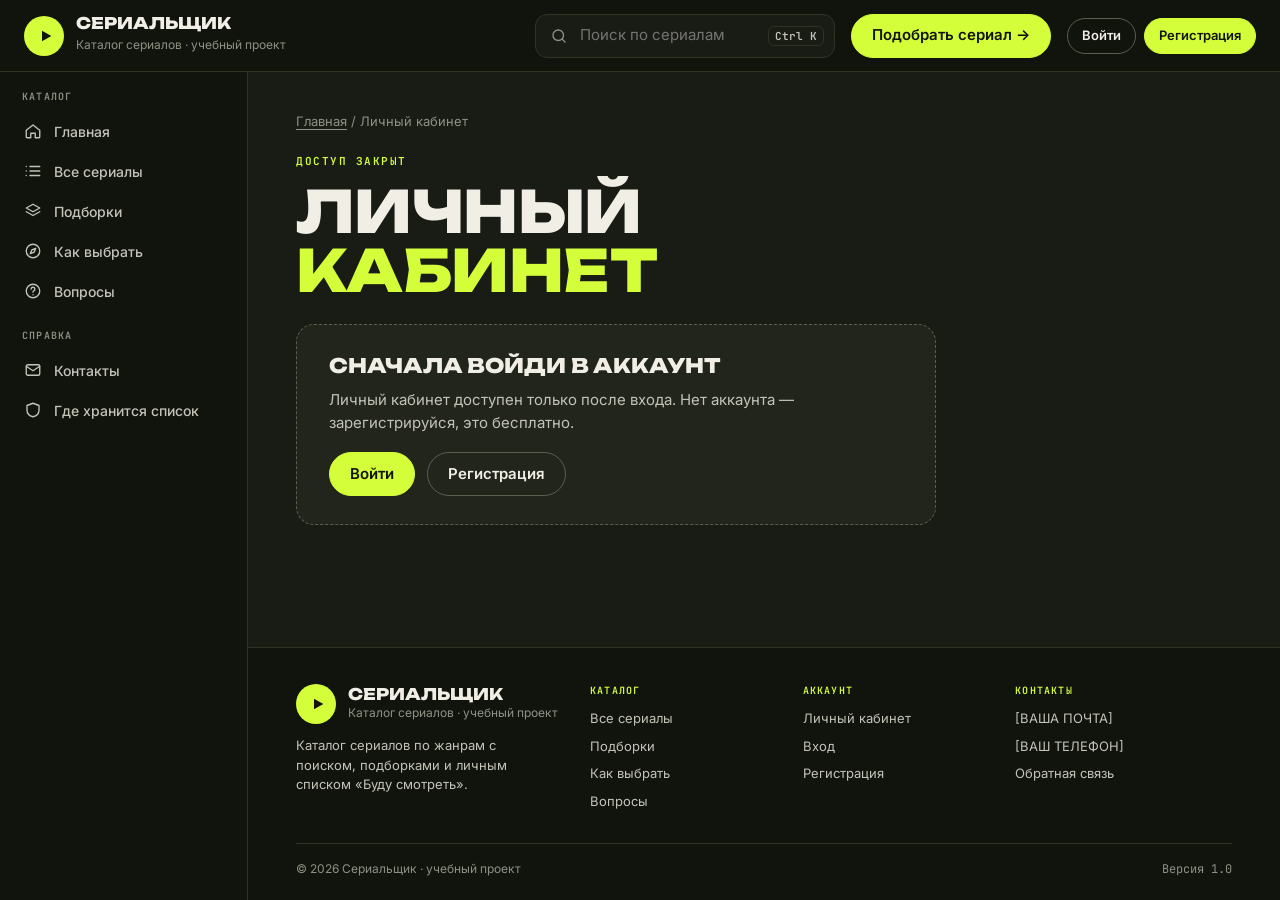
==== cabinet.html @ 905e204e "Сериальщик: каталог сериалов на HTML, CSS и JS" ====
<!DOCTYPE html>
<html lang="ru">
<head>
<meta charset="utf-8">
<meta name="viewport" content="width=device-width, initial-scale=1">
<title>Личный кабинет — Сериальщик</title>
<link rel="preconnect" href="https://fonts.googleapis.com">
<link href="https://fonts.googleapis.com/css2?family=Inter:wght@400;500;600;700&family=JetBrains+Mono:wght@500;600&family=Unbounded:wght@600;800&display=swap" rel="stylesheet">
<link rel="stylesheet" href="css/style.css">
<!-- до отрисовки страницы отмечаем, вошёл ли пользователь, чтобы шапка не «мигала» -->
<script>try{var u=JSON.parse(localStorage.getItem('currentUser'));if(u)document.documentElement.classList.add('logged');}catch(e){}</script>
</head>
<body data-page="cabinet">
<svg width="0" height="0" style="position:absolute" aria-hidden="true">
  <symbol id="i-home" viewBox="0 0 24 24"><path d="M3 11l9-7 9 7v9a1 1 0 0 1-1 1h-5v-6H9v6H4a1 1 0 0 1-1-1z"/></symbol>
  <symbol id="i-list" viewBox="0 0 24 24"><path d="M8 6h13M8 12h13M8 18h13M3 6h.01M3 12h.01M3 18h.01"/></symbol>
  <symbol id="i-layers" viewBox="0 0 24 24"><path d="M12 3l9 5-9 5-9-5zM3 13l9 5 9-5"/></symbol>
  <symbol id="i-compass" viewBox="0 0 24 24"><circle cx="12" cy="12" r="9"/><path d="M15.5 8.5l-2 5-5 2 2-5z"/></symbol>
  <symbol id="i-help" viewBox="0 0 24 24"><circle cx="12" cy="12" r="9"/><path d="M9.5 9.5a2.5 2.5 0 1 1 3.5 2.3c-.7.3-1 .9-1 1.7M12 17h.01"/></symbol>
  <symbol id="i-grid" viewBox="0 0 24 24"><rect x="3" y="3" width="7" height="7" rx="1.5"/><rect x="14" y="3" width="7" height="7" rx="1.5"/><rect x="3" y="14" width="7" height="7" rx="1.5"/><rect x="14" y="14" width="7" height="7" rx="1.5"/></symbol>
  <symbol id="i-heart" viewBox="0 0 24 24"><path d="M12 20s-7.5-4.6-9.5-9C1 7.8 3 4.5 6.5 4.5c2.2 0 3.6 1.2 5.5 3.3 1.9-2.1 3.3-3.3 5.5-3.3C21 4.5 23 7.8 21.5 11 19.5 15.4 12 20 12 20z"/></symbol>
  <symbol id="i-user" viewBox="0 0 24 24"><circle cx="12" cy="8" r="4"/><path d="M4 21c1-4 4.5-6 8-6s7 2 8 6"/></symbol>
  <symbol id="i-mail" viewBox="0 0 24 24"><rect x="3" y="5" width="18" height="14" rx="2"/><path d="M3 7l9 6 9-6"/></symbol>
  <symbol id="i-shield" viewBox="0 0 24 24"><path d="M12 3l8 3v6c0 4.5-3.4 8-8 9-4.6-1-8-4.5-8-9V6z"/></symbol>
  <symbol id="i-search" viewBox="0 0 24 24"><circle cx="11" cy="11" r="7"/><path d="M20 20l-3.5-3.5"/></symbol>
  <symbol id="i-logout" viewBox="0 0 24 24"><path d="M9 4H5a1 1 0 0 0-1 1v14a1 1 0 0 0 1 1h4M15 8l4 4-4 4M19 12H9"/></symbol>
  <symbol id="i-menu" viewBox="0 0 24 24"><path d="M4 7h16M4 12h16M4 17h16"/></symbol>
  <symbol id="i-play" viewBox="0 0 24 24"><path d="M7 4l13 8-13 8z"/></symbol>
</svg>
<header class="top">
  <button type="button" class="icon-btn burger" id="burger" aria-label="Открыть меню"><svg class="i" aria-hidden="true"><use href="#i-menu"/></svg></button>
  <a href="index.html" class="logo">
    <span class="logo-mark"><svg aria-hidden="true" viewBox="0 0 24 24"><path d="M6 4l14 8-14 8z"/></svg></span>
    <span><b>Сериальщик</b><small>Каталог сериалов · учебный проект</small></span>
  </a>
  <label class="search"><svg class="i" aria-hidden="true"><use href="#i-search"/></svg><span class="sr">Поиск по сериалам</span><input id="topSearch" type="search" placeholder="Поиск по сериалам"><span class="kbd">Ctrl K</span></label>
  <a href="catalog.html" class="btn hide-md">Подобрать сериал →</a>
  <div class="acc">
    <button type="button" class="btn out sm acc-guest" data-auth="login">Войти</button>
    <button type="button" class="btn sm acc-guest acc-reg" data-auth="reg">Регистрация</button>
    <a href="cabinet.html" class="profile acc-user" id="hProfile" title="Личный кабинет" aria-label="Личный кабинет"><span class="ava" id="hAva"></span><span class="who"><b id="hName"></b><small>зритель</small></span><span class="badge" id="topBadge" style="display:none">0</span></a>
    <button type="button" class="icon-btn tip tip-r acc-user" id="logoutBtn" data-tip="Выйти" aria-label="Выйти"><svg class="i" aria-hidden="true"><use href="#i-logout"/></svg></button>
  </div>
</header>
<div class="layout">
<nav class="side" aria-label="Разделы сайта">
  <h4>Каталог</h4>
  <a href="index.html" data-p="home"><svg class="i" aria-hidden="true"><use href="#i-home"/></svg>Главная</a>
  <a href="catalog.html" data-p="catalog"><svg class="i" aria-hidden="true"><use href="#i-list"/></svg>Все сериалы</a>
  <a href="collections.html" data-p="collections"><svg class="i" aria-hidden="true"><use href="#i-layers"/></svg>Подборки</a>
  <a href="howto.html" data-p="howto"><svg class="i" aria-hidden="true"><use href="#i-compass"/></svg>Как выбрать</a>
  <a href="faq.html" data-p="faq"><svg class="i" aria-hidden="true"><use href="#i-help"/></svg>Вопросы</a>
  <h4>Справка</h4>
  <a href="contacts.html" data-p="contacts"><svg class="i" aria-hidden="true"><use href="#i-mail"/></svg>Контакты</a>
  <a href="faq.html" data-p="privacy"><svg class="i" aria-hidden="true"><use href="#i-shield"/></svg>Где хранится список</a>
</nav>
<div class="content" id="content">
<main class="page" id="cabinet">
  <!-- Показывается только после входа -->
  <div id="cabIn" style="display:none">
    <div class="crumbs"><a href="index.html">Главная</a> / Личный кабинет</div>
    <h1 style="font-size:clamp(28px,3.4vw,42px);text-transform:none">Добрый вечер, <span class="lime" id="cName"></span></h1>
    <p class="lead" style="margin-bottom:16px">В твоём списке «Буду смотреть» — <span id="cabLead">0 сериалов</span>.</p>
    <a href="catalog.html" class="btn">Найти сериал</a>

    <div class="stats" style="margin-top:28px" id="listStats"></div>

    <div class="sec-head"><h2>Буду смотреть</h2><button type="button" class="link" id="clearList" style="background:none;border:0;cursor:pointer;padding:0">Очистить список</button></div>
    <div class="table" id="listTable"><table><thead><tr><th>№</th><th>Сериал</th><th>Жанр</th><th>Год</th><th>Сезонов</th><th>Рейтинг</th><th>Статус</th><th></th></tr></thead><tbody id="listRows"></tbody></table></div>
    <div class="card" id="listEmpty" style="display:none;padding:28px 32px;border-style:dashed;border-color:#5A5F4E;max-width:640px">
      <b style="font:800 20px var(--head);text-transform:uppercase">Список пока пуст</b>
      <p style="color:var(--text2);margin:10px 0 18px">Открой каталог и нажми сердечко на карточке сериала.</p>
      <a href="catalog.html" class="btn">Перейти в каталог →</a>
    </div>

    <div class="sec-head"><h2>Профиль</h2></div>
    <div class="card" style="padding:8px 22px;max-width:640px">
      <div class="kv"><span class="muted">ФИО</span><b id="kvName"></b></div>
      <div class="kv"><span class="muted">Логин</span><b class="mono" id="kvLogin"></b></div>
      <div class="kv"><span class="muted">Почта</span><b class="mono" id="kvEmail"></b></div>
      <div class="kv"><span class="muted">Дата регистрации</span><b class="mono" id="kvDate"></b></div>
      <div class="kv"><span class="muted">Роль</span><b>зритель</b></div>
    </div>
  </div>

  <!-- Показывается, если пользователь НЕ вошёл: доступ закрыт -->
  <div id="cabOut" style="display:none">
    <div class="crumbs"><a href="index.html">Главная</a> / Личный кабинет</div>
    <div class="eyebrow">Доступ закрыт</div>
    <h1>Личный<br><span class="lime">кабинет</span></h1>
    <div class="card" style="padding:28px 32px;border-style:dashed;border-color:#5A5F4E;max-width:640px;margin-top:24px">
      <b style="font:800 20px var(--head);text-transform:uppercase">Сначала войди в аккаунт</b>
      <p style="color:var(--text2);margin:10px 0 18px">Личный кабинет доступен только после входа. Нет аккаунта — зарегистрируйся, это бесплатно.</p>
      <div class="row"><button type="button" class="btn" data-auth="login">Войти</button><button type="button" class="btn out" data-auth="reg">Регистрация</button></div>
    </div>
  </div>
</main>
<footer>
  <div class="fcols">
    <div>
      <a href="index.html" class="logo" style="margin-bottom:12px;color:var(--text)"><span class="logo-mark"><svg aria-hidden="true" viewBox="0 0 24 24"><path d="M6 4l14 8-14 8z"/></svg></span><span><b>Сериальщик</b><small>Каталог сериалов · учебный проект</small></span></a>
      <span>Каталог сериалов по жанрам с поиском, подборками и личным списком «Буду смотреть».</span>
    </div>
    <div><h5>Каталог</h5><a href="catalog.html">Все сериалы</a><a href="collections.html">Подборки</a><a href="howto.html">Как выбрать</a><a href="faq.html">Вопросы</a></div>
    <div><h5>Аккаунт</h5><a href="cabinet.html">Личный кабинет</a><a href="#" data-auth="login">Вход</a><a href="#" data-auth="reg">Регистрация</a></div>
    <div><h5>Контакты</h5><span>[ВАША ПОЧТА]</span><span>[ВАШ ТЕЛЕФОН]</span><a href="contacts.html">Обратная связь</a></div>
  </div>
  <div class="fbottom"><span>© 2026 Сериальщик · учебный проект</span><span class="mono">Версия 1.0</span></div>
</footer>
</div>
</div>
<div class="toasts" id="toasts" aria-live="polite"></div>
<div class="overlay" id="authOverlay" aria-hidden="true">
  <div class="auth" role="dialog" aria-modal="true" aria-labelledby="authTitle">
    <div class="auth-head">
      <span class="logo-mark"><svg aria-hidden="true" viewBox="0 0 24 24"><path d="M6 4l14 8-14 8z"/></svg></span>
      <div><b id="authTitle">Сериальщик</b><small>Каталог сериалов</small></div>
      <button type="button" class="auth-x" id="authClose" aria-label="Закрыть">×</button>
    </div>
    <div class="seg" role="tablist" aria-label="Вход или регистрация">
      <button type="button" role="tab" data-mode="login">Вход</button>
      <button type="button" role="tab" data-mode="reg">Регистрация</button>
    </div>
    <div class="notice" id="authNotice" style="display:none"></div>
    <form class="af" id="loginForm" novalidate>
      <div><label for="lLogin">Логин</label><input class="field" id="lLogin" type="text" autocomplete="username"><span class="err" id="eLLogin"></span></div>
      <div><label for="lPass">Пароль</label><input class="field" id="lPass" type="password" autocomplete="current-password"><span class="err" id="eLPass"></span></div>
      <button type="submit" class="btn-wide">Войти</button>
      <p class="auth-note">Нет учётной записи? <button type="button" data-mode="reg">Зарегистрироваться</button></p>
    </form>
    <form class="af" id="regForm" novalidate>
      <div><label for="rName">ФИО</label><input class="field" id="rName" type="text" placeholder="Иванова Анна Сергеевна" autocomplete="name"><span class="err" id="eRName"></span></div>
      <div class="pair">
        <div><label for="rLogin">Логин</label><input class="field" id="rLogin" type="text" placeholder="от 3 символов" autocomplete="username"><span class="err" id="eRLogin"></span></div>
        <div><label for="rMail">Почта</label><input class="field" id="rMail" type="email" placeholder="name@mail.ru" autocomplete="email"><span class="err" id="eRMail"></span></div>
      </div>
      <div class="pair">
        <div><label for="rPass">Пароль</label><input class="field" id="rPass" type="password" placeholder="от 6 символов" autocomplete="new-password"><span class="err" id="eRPass"></span></div>
        <div><label for="rPass2">Повтор пароля</label><input class="field" id="rPass2" type="password" autocomplete="new-password"><span class="err" id="eRPass2"></span></div>
      </div>
      <div><label for="rCap">Введите символы с картинки</label>
        <div class="captcha">
          <canvas id="capCanvas" width="264" height="88" role="img" aria-label="Картинка с символами для проверки"></canvas>
          <button type="button" class="icon-btn" id="capNew" aria-label="Обновить картинку"><svg class="i" aria-hidden="true"><path d="M20 12a8 8 0 1 1-2.3-5.6M20 4v5h-5"/></svg></button>
          <input class="field" id="rCap" type="text" placeholder="•••••" maxlength="5" autocomplete="off">
        </div>
        <span class="err" id="eRCap"></span>
      </div>
      <label style="display:flex;align-items:center;gap:10px;font-weight:400"><input type="checkbox" id="rAgree" style="width:18px;height:18px;accent-color:#D4FE3A">Согласен с правилами сайта</label>
      <span class="err" id="eRAgree" style="margin-top:-6px"></span>
      <button type="submit" class="btn-wide">Зарегистрироваться</button>
      <p class="auth-note">Новая учётная запись получает роль «зритель». Уже есть аккаунт? <button type="button" data-mode="login">Войти</button></p>
    </form>
    <form class="af" id="confirmForm" novalidate style="display:none">
      <div class="confirm-ico"><svg class="i" aria-hidden="true"><use href="#i-mail"/></svg></div>
      <p class="confirm-title">Подтвердите почту</p>
      <p class="confirm-text">Мы отправили 6-значный код на <b id="cMail" style="color:var(--text)"></b></p>
      <fieldset style="border:0;padding:0;margin:0">
        <legend class="sr">Код из письма, 6 цифр</legend>
        <div class="code" id="codeBoxes">
          <label class="sr" for="c1">Цифра 1</label><input id="c1" inputmode="numeric" maxlength="1">
          <label class="sr" for="c2">Цифра 2</label><input id="c2" inputmode="numeric" maxlength="1">
          <label class="sr" for="c3">Цифра 3</label><input id="c3" inputmode="numeric" maxlength="1">
          <label class="sr" for="c4">Цифра 4</label><input id="c4" inputmode="numeric" maxlength="1">
          <label class="sr" for="c5">Цифра 5</label><input id="c5" inputmode="numeric" maxlength="1">
          <label class="sr" for="c6">Цифра 6</label><input id="c6" inputmode="numeric" maxlength="1">
        </div>
      </fieldset>
      <span class="err" id="eCode" style="text-align:center"></span>
      <button type="submit" class="btn-wide">Подтвердить</button>
      <p class="resend">Не пришло письмо? <button type="button" id="resend" disabled>Отправить ещё раз через 30 с</button></p>
      <p class="resend" style="margin-top:4px"><button type="button" class="linkbtn" id="backToReg">← Изменить данные</button></p>
    </form>
  </div>
</div>

<script src="js/data.js"></script>
<script src="js/layout.js"></script>
<script src="js/toast.js"></script>
<script src="js/auth.js"></script>
<script src="js/main.js"></script>
</body>
</html>
---- css/style.css ----
/* Сериальщик — общие стили для всех страниц */
:root{
  --bg:#11140D;      /* шапка, меню, подвал */
  --main:#191C15;    /* фон контента */
  --card:#22251C;    /* карточки */
  --line:#2D3424;    /* рамки и линии */
  --text:#F1EEE5;
  --text2:#C4C3B8;
  --muted:#8E9183;
  --lime:#D4FE3A;
  --blue:#7FA8FF;
  --orange:#FFA62B;
  --red:#FF7A4D;
  --head:'Unbounded',sans-serif;
  --mono:'JetBrains Mono',monospace;
}
*{box-sizing:border-box}
/* Полоса прокрутки скрыта, но колесо, тачпад и свайп работают как обычно.
   Заодно ширина страницы больше не меняется при переходах. */
html,body,*{scrollbar-width:none;-ms-overflow-style:none}
html::-webkit-scrollbar,body::-webkit-scrollbar,*::-webkit-scrollbar{display:none;width:0;height:0}

/* Шапка и меню есть в HTML сразу, а содержимое страницы показываем,
   когда скрипты его собрали (карточки, кабинет). Так ничего не «прыгает». */
main.page{transition:opacity .18s ease}
body:not(.ready) main.page{opacity:0}

/* Плавная смена страниц в браузерах, которые это умеют (Chrome, Edge, Safari 18+):
   шапка и меню остаются на месте, меняется только содержимое */
@view-transition{navigation:auto}
.top{view-transition-name:site-header}
.side{view-transition-name:site-menu}
::view-transition-old(root),::view-transition-new(root){animation-duration:.18s}
@media (prefers-reduced-motion:reduce){main.page{transition:none}::view-transition-old(root),::view-transition-new(root){animation:none}}
body{margin:0;background:var(--bg);color:var(--text);font:15px/1.5 Inter,sans-serif}
a{color:inherit;text-decoration:none}
button,input,select,textarea{font:inherit;color:inherit}
svg.i{width:18px;height:18px;fill:none;stroke:currentColor;stroke-width:1.8;stroke-linecap:round;stroke-linejoin:round;flex:none}
.sr{position:absolute;left:-9999px}

/* ===== шапка ===== */
.top{position:sticky;top:0;z-index:30;height:72px;background:var(--bg);border-bottom:1px solid var(--line);display:flex;align-items:center;gap:16px;padding:0 24px}
.logo{display:flex;align-items:center;gap:12px;min-width:0}
.logo-mark{width:40px;height:40px;border-radius:50%;background:var(--lime);display:flex;align-items:center;justify-content:center;flex:none}
.logo-mark svg{width:16px;height:16px;fill:#11140D;margin-left:3px}
.logo b{font:800 16px var(--head);text-transform:uppercase;display:block;line-height:1.1}
.logo small{color:var(--muted);font-size:12px;white-space:nowrap}
.search{margin-left:auto;display:flex;align-items:center;gap:10px;width:300px;height:44px;padding:0 10px 0 14px;border:1px solid var(--line);border-radius:12px;background:var(--main);color:var(--muted)}
.search input{flex:1;min-width:0;background:none;border:0;outline:0;color:var(--text)}
.kbd{font:600 11px var(--mono);border:1px solid var(--line);border-radius:6px;padding:2px 6px;color:var(--text2)}
.btn{display:inline-flex;align-items:center;justify-content:center;gap:8px;min-height:44px;padding:0 20px;border-radius:999px;border:1.5px solid var(--lime);background:var(--lime);color:#11140D;font-weight:600;cursor:pointer;white-space:nowrap}
.btn:hover{filter:brightness(.94)}
.btn.out{background:transparent;color:var(--text);border-color:#5A5F4E}
.btn.out:hover{border-color:var(--lime);color:var(--lime);filter:none}
.btn.sm{min-height:36px;padding:0 14px;font-size:13px}
.icon-btn{width:44px;height:44px;border-radius:12px;border:1px solid var(--line);background:var(--main);display:flex;align-items:center;justify-content:center;cursor:pointer;color:var(--text)}
.profile{display:flex;align-items:center;gap:10px;height:44px;padding:0 14px 0 6px;border-radius:999px;border:1px solid var(--line);background:var(--main)}
.ava{width:32px;height:32px;border-radius:50%;background:var(--text);color:#11140D;display:flex;align-items:center;justify-content:center;font-weight:700}
.profile b{display:block;font-size:13px;line-height:1.2}
.profile small{color:var(--muted);font-size:11px}
.burger{display:none}

/* ===== каркас ===== */
.layout{display:flex;min-height:calc(100vh - 72px)}
.side{width:248px;flex:none;background:var(--bg);border-right:1px solid var(--line);padding:18px 12px;position:sticky;top:72px;height:calc(100vh - 72px);overflow:auto}
.side h4{margin:18px 10px 8px;font:600 10px var(--mono);letter-spacing:.12em;text-transform:uppercase;color:var(--muted)}
.side h4:first-child{margin-top:0}
.side a{display:flex;align-items:center;gap:12px;min-height:40px;padding:0 12px;border-radius:999px;font-size:14px;font-weight:500;color:var(--text2)}
.side a:hover{background:var(--card);color:var(--text)}
.side a.on{background:var(--lime);color:#11140D}
.badge{margin-left:auto;min-width:20px;height:20px;padding:0 6px;border-radius:999px;background:var(--red);color:#11140D;font:700 11px Inter;display:flex;align-items:center;justify-content:center}
.side a.on .badge{background:#11140D;color:var(--lime)}
.content{flex:1;min-width:0;background:var(--main);display:flex;flex-direction:column}
.page{display:block;padding:40px 48px 56px;max-width:1240px;width:100%}

/* ===== типографика ===== */
.crumbs{font-size:13px;color:var(--muted);margin-bottom:22px}
.crumbs a{text-decoration:underline;text-underline-offset:3px}
.eyebrow{font:600 11px var(--mono);letter-spacing:.14em;text-transform:uppercase;color:var(--lime);margin-bottom:14px}
h1,.h1{font:800 clamp(34px,4.6vw,58px)/1.02 var(--head);text-transform:uppercase;margin:0 0 16px;letter-spacing:-.01em}
h2{font:700 22px var(--head);margin:0}
.lead{color:var(--text2);font-size:17px;max-width:640px;margin:0 0 24px}
.lime{color:var(--lime)}
.mono{font-family:var(--mono)}
.muted{color:var(--muted)}
.sec-head{display:flex;justify-content:space-between;align-items:baseline;gap:16px;margin:44px 0 16px}
.link{color:var(--lime);text-decoration:underline;text-underline-offset:3px;font-weight:600;font-size:14px}
.row{display:flex;flex-wrap:wrap;gap:12px;align-items:center}

/* ===== карточки ===== */
.card{background:var(--card);border:1px solid var(--line);border-radius:18px}
.hero{display:flex;flex-wrap:wrap;gap:32px;align-items:flex-start}
.hero>div:first-child{flex:999 1 480px}
.week{flex:1 1 280px;padding:22px 24px}
.week .big{font:800 26px/1.1 var(--head);color:var(--lime);margin:6px 0 4px}
.bar{height:6px;border-radius:3px;background:#363A2E;overflow:hidden}
.bar i{display:block;height:100%;background:var(--lime);border-radius:3px}
.stats{display:grid;grid-template-columns:repeat(auto-fit,minmax(190px,1fr));gap:12px}
.stat{padding:18px 20px}
.stat b{font:800 34px/1 var(--head);display:block;margin-bottom:8px}
.stat span{font-size:13px;color:var(--text2)}
.stat.warn{border-color:var(--red)}
.tiles{display:grid;grid-template-columns:repeat(auto-fill,minmax(260px,1fr));gap:12px}
.tile{padding:18px 20px 22px;position:relative;min-height:150px;display:flex;flex-direction:column;gap:6px;transition:border-color .15s}
.tile:hover{border-color:var(--lime)}
.tile .ico{width:36px;height:36px;border-radius:10px;background:#2E3324;color:var(--lime);display:flex;align-items:center;justify-content:center;margin-bottom:10px}
.tile .n{position:absolute;top:14px;right:18px;font:800 26px var(--head);color:#3A3F31}
.tile b{font:700 16px var(--head)}
.tile span{font-size:13px;color:var(--text2)}
.next{display:flex;align-items:center;gap:14px;margin-top:48px;color:var(--text2)}

/* ===== таблица ===== */
.chips{display:flex;flex-wrap:wrap;gap:10px;margin-bottom:14px}
.chip{min-width:96px;padding:12px 16px;border-radius:14px;border:1px solid var(--line);background:var(--card);text-align:left;cursor:pointer}
.chip b{font:800 22px/1 var(--head);display:block;margin-bottom:4px}
.chip span{font-size:12px;color:var(--text2)}
.chip.on{border-color:var(--orange)}
.toolbar{display:flex;flex-wrap:wrap;gap:10px;align-items:center;padding:10px;border:1px solid var(--line);border-radius:16px;background:var(--card);margin-bottom:12px}
.field{height:44px;padding:0 14px;border-radius:12px;border:1px solid var(--line);background:var(--main);color:var(--text);outline:0}
.field:focus{border-color:var(--lime)}
.toolbar .field.grow{flex:1 1 240px}
.table{border:1px solid var(--line);border-radius:16px;background:var(--card);overflow-x:auto}
table{width:100%;border-collapse:collapse;min-width:820px}
th{font:600 10px var(--mono);letter-spacing:.1em;text-transform:uppercase;color:var(--muted);text-align:left;padding:14px 14px;border-bottom:1px solid var(--line)}
td{padding:14px;border-bottom:1px solid var(--line);vertical-align:middle;font-size:14px}
tr:last-child td{border-bottom:0}
tbody tr{cursor:pointer}
tbody tr:hover td{background:#272B20}
td .t{font:700 14px var(--mono);display:block}
td .d{font-size:12px;color:var(--muted)}
.dot{display:inline-flex;align-items:center;gap:7px}
.dot:before{content:"";width:7px;height:7px;border-radius:50%;background:var(--c)}
.pill{display:inline-flex;align-items:center;height:24px;padding:0 10px;border-radius:999px;font-size:12px;font-weight:600;border:1.5px solid currentColor}
.pill.lime{background:var(--lime);border-color:var(--lime);color:#11140D}
.pill.blue{color:var(--blue)}
.rate{display:flex;align-items:center;gap:10px;min-width:150px}
.rate .bar{flex:1;max-width:90px}
.heart{width:36px;height:36px;border-radius:50%;border:1.5px solid #5A5F4E;background:transparent;display:flex;align-items:center;justify-content:center;cursor:pointer;color:var(--text)}
.heart.on{background:var(--lime);border-color:var(--lime);color:#11140D}
.heart.on svg{fill:#11140D}
.foot-note{font-size:12px;color:var(--muted);margin-top:10px}

/* ===== этапы ===== */
.stages{display:grid;grid-template-columns:repeat(auto-fit,minmax(260px,1fr));gap:12px}
.stage{padding:20px 22px}
.stage .eyebrow{color:var(--muted);margin-bottom:6px}
.stage h3{font:800 18px var(--head);text-transform:uppercase;margin:0 0 14px}
.step{border-top:1px solid var(--line);padding:14px 0 4px}
.step .num{font:800 22px var(--head);color:#4A503F}
.step b{display:block;margin:2px 0 4px}
.step p{margin:0;font-size:13px;color:var(--text2)}
.alert{background:var(--red);color:#11140D;border:0}
.alert h3,.alert b{color:#11140D}

/* ===== слайдер ===== */
.slider{padding:28px;display:flex;flex-wrap:wrap;gap:28px;align-items:center}
.slider .cnt{font:800 54px/1 var(--head)}
.slider .cnt span{font-size:22px;color:var(--muted)}
.dots{display:flex;gap:6px;margin-top:14px}
.dots button{width:22px;height:6px;border-radius:3px;border:0;background:#3A3F31;cursor:pointer;padding:0}
.dots button.on{width:44px;background:var(--lime)}
.arr{display:flex;gap:8px;margin-top:14px}

/* ===== FAQ ===== */
details{border-bottom:1px solid var(--line);padding:18px 22px}
details:last-child{border-bottom:0}
summary{cursor:pointer;font-weight:600;font-size:16px;list-style:none;display:flex;justify-content:space-between;gap:12px}
summary:after{content:"+";font:600 18px var(--mono);color:var(--lime)}
details[open] summary:after{content:"−"}
details p{margin:10px 0 0;color:var(--text2)}

/* ===== формы ===== */
.form{padding:28px;display:flex;flex-direction:column;gap:8px}
.form label{font-size:13px;font-weight:600;margin-top:6px}
.form .field{width:100%}
textarea.field{height:auto;min-height:120px;padding:12px 14px;resize:vertical}
.field.bad{border-color:var(--red);border-width:2px}
.err{color:#FF9B7A;font-size:12px;font-weight:600}
.tabs{display:flex;gap:6px;padding:5px;border-radius:999px;background:var(--main);border:1px solid var(--line);margin-bottom:8px}
.tabs button{flex:1;min-height:40px;border-radius:999px;border:0;background:transparent;font-weight:600;cursor:pointer}
.tabs button.on{background:var(--lime);color:#11140D}
.two{display:grid;grid-template-columns:repeat(auto-fit,minmax(320px,1fr));gap:12px;align-items:start}
.kv{display:flex;justify-content:space-between;gap:16px;padding:14px 0;border-top:1px solid var(--line)}
.kv:first-of-type{border-top:0}

/* ===== деталка ===== */
.title-row{display:flex;flex-wrap:wrap;align-items:center;gap:14px;margin-bottom:8px}
.title-row h1{margin:0}
.info{padding:16px 18px}
.info small{display:block;font-size:12px;color:var(--muted);margin-bottom:6px}
.info b{font:700 18px var(--mono)}

/* ===== подвал ===== */
footer{margin-top:auto;background:var(--bg);border-top:1px solid var(--line);padding:36px 48px 22px}
.fcols{display:grid;grid-template-columns:1.4fr 1fr 1fr 1.2fr;gap:32px;max-width:1144px}
.fcols h5{margin:0 0 12px;font:600 10px var(--mono);letter-spacing:.12em;text-transform:uppercase;color:var(--lime)}
.fcols a,.fcols span{display:block;font-size:13px;color:var(--text2);margin-bottom:8px}
.fcols a:hover{color:var(--lime)}
.fcols .logo{display:flex;margin-bottom:14px}
.fcols .logo span{margin:0}
.fcols .logo .logo-mark{display:flex}
.fcols .logo b{color:var(--text);font-size:16px}
.fcols .logo small{display:block;color:var(--muted);font-size:12px}
.fbottom{display:flex;justify-content:space-between;gap:16px;flex-wrap:wrap;border-top:1px solid var(--line);margin-top:24px;padding-top:16px;font-size:12px;color:var(--muted);max-width:1144px}


/* ===== окно входа / регистрации ===== */
.overlay{position:fixed;inset:0;z-index:50;background:rgba(8,10,6,.72);backdrop-filter:blur(4px);-webkit-backdrop-filter:blur(4px);display:flex;align-items:center;justify-content:center;padding:20px;opacity:0;visibility:hidden;transition:opacity .2s ease,visibility .2s}
.overlay.show{opacity:1;visibility:visible}
body.modal-open{overflow:hidden}
.auth{width:100%;max-width:440px;max-height:calc(100vh - 40px);overflow:auto;background:#1B1E16;border:1px solid var(--line);border-radius:18px;padding:22px 22px 20px;box-shadow:0 24px 60px rgba(0,0,0,.5);transform:translateY(14px) scale(.97);transition:transform .2s ease}
.overlay.show .auth{transform:none}
@media (prefers-reduced-motion:reduce){.overlay,.auth{transition:none}}
.auth-head{display:flex;align-items:center;gap:12px;margin-bottom:18px}
.auth-head .logo-mark{width:36px;height:36px;border-radius:10px}
.auth-head b{display:block;font-size:16px}
.auth-head small{color:var(--muted);font-size:12px}
.auth-x{margin-left:auto;width:36px;height:36px;border-radius:10px;border:0;background:transparent;color:var(--muted);font-size:20px;cursor:pointer}
.auth-x:hover{background:var(--card);color:var(--text)}
.seg{display:flex;gap:4px;padding:4px;border-radius:12px;background:#14170F;border:1px solid var(--line);margin-bottom:16px}
.seg button{flex:1;position:relative;min-height:40px;border-radius:9px;border:1px solid transparent;background:transparent;color:var(--muted);font-weight:600;cursor:pointer}
.seg button.on{background:#2A2F21;border-color:#3B4230;color:var(--lime)}
.seg button.on:after{content:"";position:absolute;left:30%;right:30%;bottom:5px;height:2px;border-radius:2px;background:var(--lime)}
.af{display:flex;flex-direction:column;gap:12px}
.af .pair{display:grid;grid-template-columns:1fr 1fr;gap:10px}
.af label{display:block;font-size:13px;font-weight:600;margin-bottom:6px}
.af .field{width:100%;height:44px;background:#14170F;border-radius:10px}
.af .field:focus{border-color:var(--lime);box-shadow:0 0 0 3px rgba(212,254,58,.12)}
.af .err{display:block;margin-top:4px;min-height:0}
.af .err:empty{display:none}
.captcha{display:flex;gap:8px;align-items:center}
.captcha canvas{width:132px;height:44px;border-radius:10px;flex:none;background:#EDEBDF}
.captcha .icon-btn{width:40px;height:40px;flex:none;background:transparent;border:0;color:var(--muted)}
.captcha .icon-btn:hover{color:var(--lime)}
.captcha .field{flex:1;text-align:center;letter-spacing:.3em;font-family:var(--mono)}
.btn-wide{width:100%;min-height:48px;border-radius:12px;border:0;background:linear-gradient(90deg,#C4F02A,#E2FF6B);color:#11140D;font-weight:700;font-size:15px;cursor:pointer;margin-top:4px}
.btn-wide:hover{filter:brightness(.96)}
.auth-note{text-align:center;font-size:13px;color:var(--muted);margin:14px 0 0}
.auth-note button{border:0;background:none;color:var(--lime);font-weight:700;cursor:pointer;padding:0}
@media (max-width:340px){.top .logo{display:none}}
@media (max-width:400px){.top{gap:6px}.acc{gap:6px}.acc .btn.sm{padding:0 10px;font-size:12.5px}.top .icon-btn{width:40px;height:40px}.logo-mark{width:36px;height:36px}}
@media (max-width:480px){.af .pair{grid-template-columns:1fr}}


/* ===== подтверждение почты ===== */
.confirm-ico{width:56px;height:56px;border-radius:16px;background:#2A2F21;color:var(--lime);display:flex;align-items:center;justify-content:center;margin:4px auto 12px}
.confirm-ico svg{width:26px;height:26px}
.confirm-title{text-align:center;font:700 18px var(--head);margin:0 0 6px}
.confirm-text{text-align:center;color:var(--text2);font-size:14px;margin:0 0 4px}
.code{display:flex;gap:8px;justify-content:center;margin:14px 0 4px}
.code input{width:48px;height:56px;border-radius:12px;border:1px solid var(--line);background:#14170F;color:var(--text);text-align:center;font:700 22px var(--mono);outline:0}
.code input:focus{border-color:var(--lime);box-shadow:0 0 0 3px rgba(212,254,58,.12)}
.code.bad input{border-color:var(--red)}
.code.ok input{border-color:var(--lime);color:var(--lime)}
.resend{text-align:center;font-size:13px;color:var(--muted);margin:10px 0 0}
.resend button{border:0;background:none;color:var(--lime);font-weight:700;cursor:pointer;padding:0}
.resend button:disabled{color:var(--muted);cursor:default;font-weight:500}
.linkbtn{border:0;background:none;color:var(--text2);text-decoration:underline;text-underline-offset:3px;cursor:pointer;font-size:13px;padding:0}


/* ===== карточки сериалов в каталоге (из массива SERIES) ===== */
.scards{display:grid;grid-template-columns:repeat(4,minmax(0,1fr));gap:12px}
.scard{background:var(--card);border:1px solid var(--line);border-radius:18px;padding:18px 18px 16px;display:flex;flex-direction:column;gap:10px;cursor:pointer;transition:border-color .2s,transform .2s,box-shadow .2s}
.scard:hover,.scard:focus-visible{border-color:var(--lime);transform:translateY(-4px);box-shadow:0 14px 30px rgba(0,0,0,.35);outline:0}
.scard-top{display:flex;justify-content:space-between;align-items:center;font-size:13px}
.scard-num{font:800 30px/1 var(--head);color:#4A503F;transition:color .2s}
.scard:hover .scard-num{color:var(--lime)}
.scard h3{font:700 16px/1.25 var(--head);margin:0}
.scard p{margin:0;font-size:13px;color:var(--text2);flex-grow:1}
.scard-meta{display:flex;gap:14px;font:600 12px var(--mono);color:var(--muted)}
.scard-foot{display:flex;justify-content:space-between;align-items:center;border-top:1px solid var(--line);padding-top:12px}
.scard .rate{min-width:0}
.scard .rate .bar{max-width:none}
@media (max-width:1100px){.scards{grid-template-columns:repeat(2,minmax(0,1fr))}}
@media (max-width:560px){.scards{grid-template-columns:1fr}}

/* ===== блок аккаунта в шапке ===== */
.acc{display:flex;align-items:center;gap:8px;flex:none}
/* имя пользователя в шапке — ссылка в личный кабинет, на аватаре счётчик списка */
.profile.acc-user{position:relative;cursor:pointer;transition:border-color .15s}
.profile.acc-user:hover{border-color:var(--lime)}
.profile.acc-user:hover b{color:var(--lime)}
.profile .badge{position:absolute;top:-6px;left:26px}
html:not(.logged) .acc-user{display:none}
html.logged .acc-guest{display:none}
.notice{border:1px solid var(--orange);color:var(--orange);background:rgba(255,166,43,.08);border-radius:12px;padding:10px 14px;font-size:13px;font-weight:600;margin-bottom:14px}

/* подсказка при наведении на иконку (без анимации) */
.tip{position:relative}
.tip:hover::after,.tip:focus-visible::after{content:attr(data-tip);position:absolute;top:calc(100% + 8px);left:50%;transform:translateX(-50%);background:#2A2F21;border:1px solid #3B4230;color:var(--text);font:600 12px Inter,sans-serif;padding:5px 10px;border-radius:8px;white-space:nowrap;pointer-events:none;z-index:40}
.tip-r:hover::after,.tip-r:focus-visible::after{left:auto;right:0;transform:none}

/* ===== уведомление сверху справа ===== */
.toasts{position:fixed;top:16px;right:16px;z-index:80;display:flex;flex-direction:column;gap:10px;width:min(360px,calc(100vw - 32px))}
.toast{position:relative;overflow:hidden;background:#20241A;border:1px solid #3B4230;border-radius:14px;padding:14px 14px 16px;box-shadow:0 18px 40px rgba(0,0,0,.55);display:flex;gap:12px}
.toast .t-ico{width:38px;height:38px;border-radius:10px;background:var(--lime);color:#11140D;display:flex;align-items:center;justify-content:center;flex:none}
.toast .t-body{flex:1;min-width:0}
.toast .t-top{display:flex;justify-content:space-between;gap:8px;font-size:12px;color:var(--muted)}
.toast b{display:block;font-size:14px;margin:2px 0}
.toast .t-text{font-size:13px;color:var(--text2)}
.toast .t-code{display:inline-block;font:700 20px var(--mono);letter-spacing:.18em;color:var(--lime);margin:6px 0 8px}
.toast .t-actions{display:flex;gap:8px}
.toast .t-x{border:0;background:none;color:var(--muted);font-size:18px;line-height:1;cursor:pointer;padding:0 2px}

/* ===== адаптив ===== */
@media (max-width:1100px){
  .search{width:220px}
  .top .btn.hide-md{display:none}
}
@media (max-width:900px){
  .burger{display:flex}
  .side{position:fixed;left:0;top:72px;z-index:25;transform:translateX(-100%);transition:transform .2s}
  body.menu .side{transform:none}
  .search{display:none}
  .profile .who{display:none}
  .page{padding:28px 20px 40px}
  footer{padding:28px 20px}
  .fcols{grid-template-columns:1fr 1fr}
}
@media (max-width:480px){
  .top{padding:0 12px;gap:8px}
  .top .logo > span:last-child{display:none}
  .acc .btn.sm{padding:0 12px}
  .top .search + .btn{display:none}
  .logo small{display:none}
  .fcols{grid-template-columns:1fr}
}
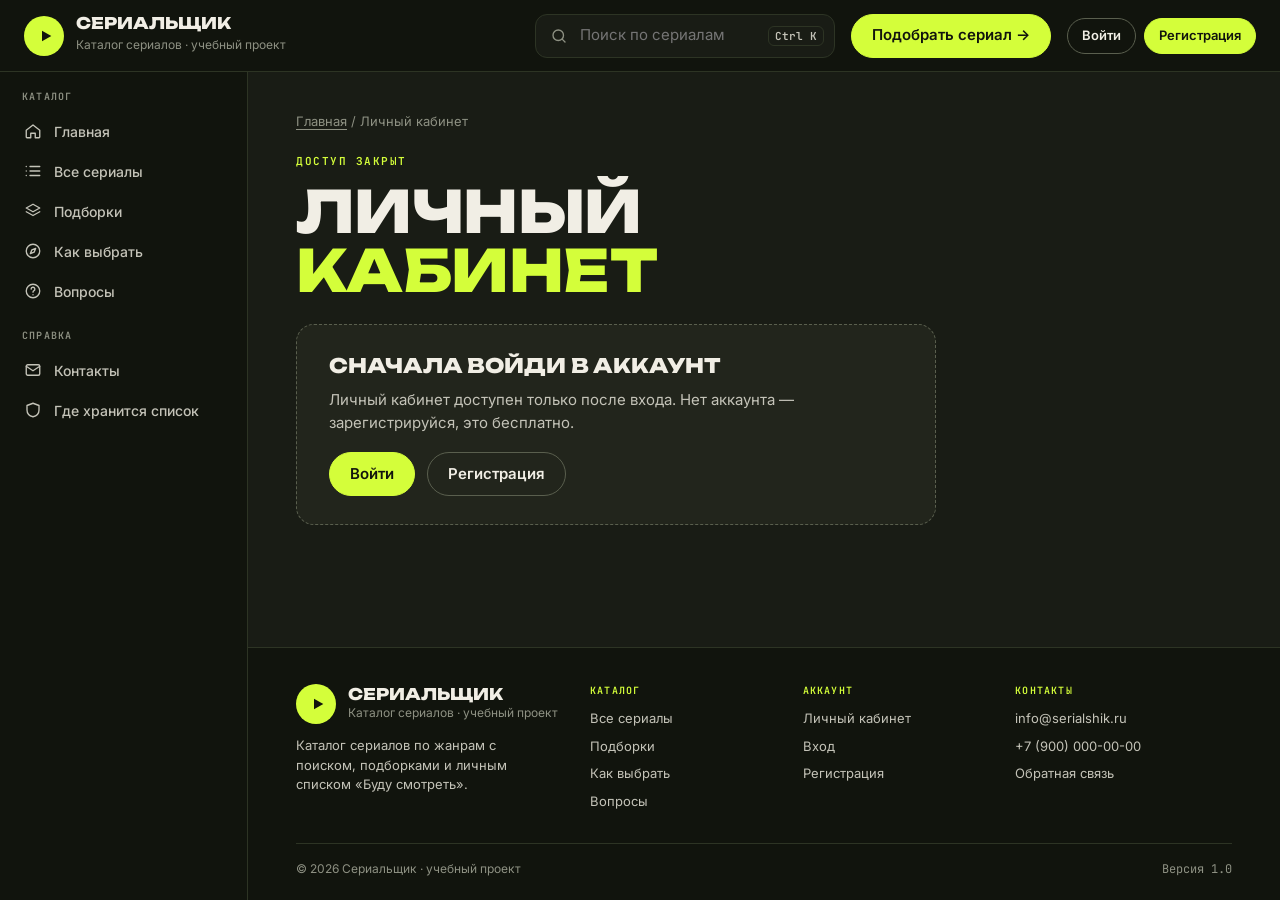
==== commit 1c5771be: "Заполнены контакты: почта, телефон, ссылки на соцсети Вместо заглушек [ВАША ПОЧТА] и [ВАШ ТЕЛЕФОН] —" ====
--- a/cabinet.html
+++ b/cabinet.html
@@ -103,7 +103,7 @@
     </div>
     <div><h5>Каталог</h5><a href="catalog.html">Все сериалы</a><a href="collections.html">Подборки</a><a href="howto.html">Как выбрать</a><a href="faq.html">Вопросы</a></div>
     <div><h5>Аккаунт</h5><a href="cabinet.html">Личный кабинет</a><a href="#" data-auth="login">Вход</a><a href="#" data-auth="reg">Регистрация</a></div>
-    <div><h5>Контакты</h5><span>[ВАША ПОЧТА]</span><span>[ВАШ ТЕЛЕФОН]</span><a href="contacts.html">Обратная связь</a></div>
+    <div><h5>Контакты</h5><a href="mailto:info@serialshik.ru">info@serialshik.ru</a><a href="tel:+79000000000">+7 (900) 000-00-00</a><a href="contacts.html">Обратная связь</a></div>
   </div>
   <div class="fbottom"><span>© 2026 Сериальщик · учебный проект</span><span class="mono">Версия 1.0</span></div>
 </footer>
